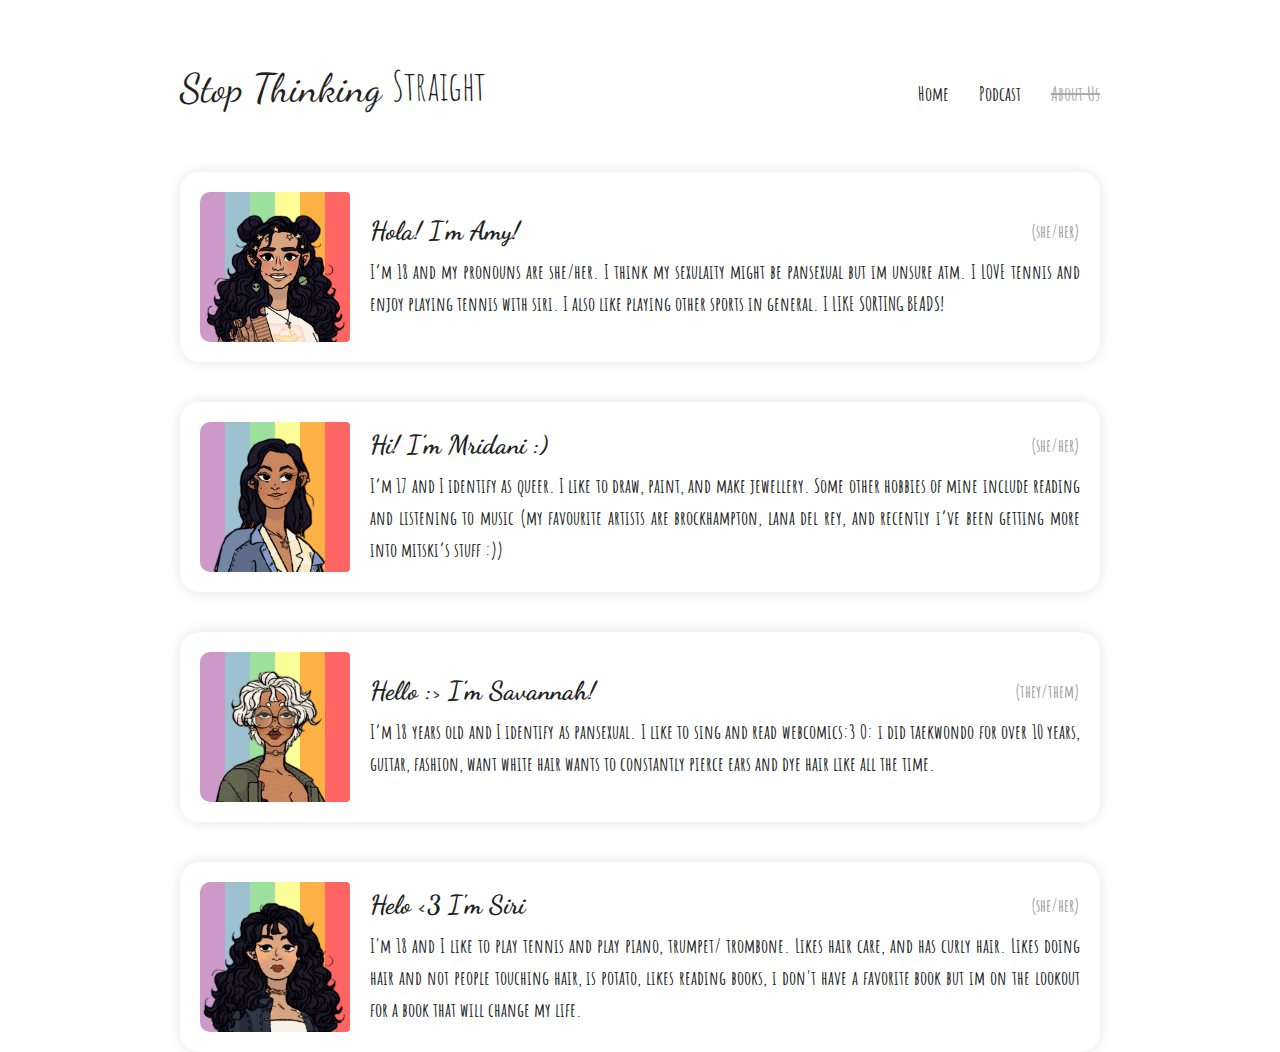
==== about.html @ fdcd57e1 "MAKE HERO AVATARS CLICKABLE LINKS" ====
<!doctype html>

<html lang="en">

<head>
	<title>About ♥ Stop Thinking Straight</title>

	<!-- Page meta -->
	<meta charset="utf-8">
	<meta name="viewport" content="width=device-width, initial-scale=1">
	<link rel="shortcut icon" type="image/png" href="Assets/Images/favicon.png">

	<!-- Description meta -->
	<meta name="author" content="_author">
	<meta name="description" content="_description">

	<!-- OG meta -->
	<meta property="og:site_name" content="_title">
	<meta property="og:url" content="url">

	<!-- Twitter meta -->
	<meta name="twitter:card" content="summary">

	<!-- OG article meta tags -->
	<meta property="og:type" content="website">
	<meta property="og:title" content="_title">
	<meta property="og:article:author" content="_author">
	<meta property="og:description" content="_description">
	<meta property="og:image" content="thumbnail_url">

	<!-- Twitter article meta tags -->
	<meta name="twitter:card" content="summary_large_image">

	<!-- Stylesheets -->
	<link rel="stylesheet" type="text/css" href="CSS/styles.css">

	<link rel="preconnect" href="https://fonts.googleapis.com">
	<link rel="preconnect" href="https://fonts.gstatic.com" crossorigin>
	<link href="https://fonts.googleapis.com/css2?family=Amatic+SC:wght@400;700&family=Dancing+Script&display=swap" rel="stylesheet"> 
</head>

<body>
	<!-- Page container -->
	<div id="page">
		<!-- Navbar -->
		<div id="navbar_container">
			<div id="navbar">
				<!-- Banner -->
				<div id="banner">
					<!-- Basic text -->
					Stop Thinking
					
					<!-- Animatable text -->
					<span id="straight">
						<span>S</span>
						<span>t</span>
						<span>r</span>
						<span>a</span>
						<span>i</span>
						<span>g</span>
						<span>h</span>
						<span>t</span>
					</span>
				</div>
				
				<!-- Navbar links -->
				<div id="nav_links_container">
					<a href="index.html">Home</a>
					<a href="podcast.html">Podcast</a>
					<a href="about.html" class="active">About Us</a>
				</div>
			</div>
		</div>

		<!-- Content -->
		<div id="content">
			<!-- Amy -->
			<div id="amy_profile" class="profile-card card" >
				<div class="profile-image-container">
					<img src="Assets/Images/head_amy.png" alt="">
				</div>

				<div class="profile-header">
					<div class="profile-intro">Hola! I'm Amy!</div>
					<div class="profile-pronouns">(she/her)</div>
				</div>

				<div class="profile-bio text">I’m 18 and my pronouns are she/her. I think my sexulaity might be pansexual but im unsure atm. I LOVE tennis and enjoy playing tennis with siri. I also like playing other sports in general. I LIKE SORTING BEADS!</div>
			</div>

			<!-- Mridani -->
			<div id="mridani_profile" class="profile-card card">
				<div class="profile-image-container">
					<img src="Assets/Images/head_mridani.png" alt="">
				</div>

				<div class="profile-header">
					<div class="profile-intro">Hi! I’m Mridani :)</div>
					<div class="profile-pronouns">(she/her)</div>
				</div>

				<div class="profile-bio text">I’m 17 and I identify as queer. I like to draw, paint, and make jewellery. Some other hobbies of mine include reading and listening to music (my favourite artists are brockhampton, lana del rey, and recently i’ve been getting more into mitski’s stuff :))</div>
			</div>

			<!-- Savannah -->
			<div id="savannah_profile" class="profile-card card">
				<div class="profile-image-container">
					<img src="Assets/Images/head_savannah.png" alt="">
				</div>

				<div class="profile-header">
					<div class="profile-intro">Hello :> I’m Savannah!</div>
					<div class="profile-pronouns">(they/them)</div>
				</div>

				<div class="profile-bio text">I’m 18 years old and I identify as pansexual. I like to sing and read webcomics:3  O: i did taekwondo for over 10 years, guitar, fashion, want white hair wants to constantly pierce ears and dye hair like all the time.</div>
			</div>

			<!-- Siri -->
			<div id="siri_profile" class="profile-card card">
				<div class="profile-image-container">
					<img src="Assets/Images/head_siri.png" alt="">
				</div>

				<div class="profile-header">
					<div class="profile-intro">Helo &lt;3 I'm Siri</div>
					<div class="profile-pronouns">(she/her)</div>
				</div>

				<div class="profile-bio text"> I'm 18 and I like to play tennis and play piano, trumpet/ trombone. Likes hair care, and has curly hair. Likes doing hair and not people touching hair, is potato, likes reading books, i don't have a favorite book but im on the lookout for a book that will change my life.</div>
			</div>
		</div>
	</div>

	<!-- Scripts -->
	<script src="JS/scripts.js"></script>
</body>

</html>
---- CSS/styles.css ----
/* GLOBAL */

html, body {
	margin: 0;
	padding: 0;
	color: #222;
	font-size: 20px;
	font-weight: 700;
	font-family: 'Amatic SC', cursive;
}

a {
	color: #7eb7cd;
}


/* GENERAL */

.text {
	line-height: 1.6em;
	text-align: justify;
}

.heading {
	font-size: 3em;
	font-weight: 400;
	text-align: right;
	margin-bottom: 0.5em;
	font-family: 'Dancing Script', cursive;
}

.card {
	padding: 1em;
	border-radius: 1em;
	background-color: white;
	box-shadow: rgba(17, 17, 26, 0.1) 0px 0px 16px;
}


/* PAGE */

#page {
	margin: auto;
	padding: 0 2em;
	max-width: 1000px;
	box-sizing: border-box;
	transition: padding 0.3s ease;
}


/* NAVBAR */

#navbar_container {
	text-align: center;
}
#navbar {
	display: flex;
	padding: 3em 0;
	align-items: flex-end;
	justify-content: space-between;
}

#banner {
	font-size: 2em;
	font-weight: 400;
	font-family: 'Dancing Script', cursive;
}
#straight span {
	display: inline-block;
	font-family: 'Amatic SC', cursive;
	transition-timing-function: cubic-bezier(.84,.09,.58,1.4);
	transition-property: transform;
}
#straight span:not(:first-child) {
	margin-left: -0.26em;
}
#straight span:nth-child(1) {transition-duration: 0.15s;}
#straight span:nth-child(2) {transition-duration: 0.18s;}
#straight span:nth-child(3) {transition-duration: 0.21s;}
#straight span:nth-child(4) {transition-duration: 0.24s;}
#straight span:nth-child(5) {transition-duration: 0.27s;}
#straight span:nth-child(6) {transition-duration: 0.3s;}
#straight span:nth-child(7) {transition-duration: 0.33s;}
#straight span:nth-child(8) {transition-duration: 0.36s;}

#nav_links_container {
	display: flex;
	column-gap: 1.5em;
}
#nav_links_container a {
	color: inherit;
	margin-bottom: 0.3em;
	text-decoration: none;
	transition: color 0.2s ease;
}
#nav_links_container a.active {
	color: #aaa;
	pointer-events: none;
	text-decoration: line-through;
}
#nav_links_container a:hover {
	color: #aaa;
}


/* HERO */

#hero_container {
	padding: 1em;
	border-radius: 1em;
	box-shadow: rgba(17, 17, 26, 0.1) 0px 0px 16px;
}
#hero {
	width: 100%;
	display: flex;
	overflow: hidden;
	border-radius: 0.5em;
	background-size: 30%;
	align-items: flex-end;
	box-sizing: border-box;
	padding: 1.5em 1em 0 1em;
	justify-content: space-evenly;
	background-image: url("../Assets/Images/background.png");
}
#hero a {
	cursor: pointer;
	max-width: 180px;
	margin-bottom: -5px;
	display: inline-block;
	transition: 0.2s ease;
}

#hero a img {
	width: 100%;
}


/* ABOUT US */

.profile-card {
	display: grid;
	row-gap: 0.5em;
	column-gap: 1em;
	transition: 0.2s ease;
	grid-template: 
		"profile-image profile-header"
		"profile-image profile-bio"
		/ auto 1fr;
}
.profile-card:not(:last-child) {
	margin-bottom: 2em;
}

.profile-card .profile-image-container {
	width: 150px;
	height: 150px;
	display: flex;
	overflow: hidden;
	background-size: 100%;
	align-items: flex-end;
	border-radius: 0.5em 0.2em 0.2em 0.5em;
	background-image: url("../Assets/Images/background.png");
	grid-area: profile-image;
}
.profile-card .profile-image-container img {
	width: 100%;
	object-fit: contain;
}

.profile-card .profile-header {
	display: flex;
	align-self: flex-end;
	align-items: flex-end;
	justify-content: space-between;
	grid-area: profile-header;
}
.profile-card .profile-header .profile-pronouns {
	color: #999;
	font-size: 0.9em;
	margin-bottom: 0.2em;
}
.profile-card .profile-header .profile-intro {
	font-size: 1.3em;
	margin-right: 0.2em;
	font-family: 'Dancing Script', cursive;
}

.profile-card .profile-bio {
	align-self: flex-start;
	grid-area: profile-bio;
}


/* DEVICES */

@media (pointer:fine) {
	#hero a:hover {
		transform: scale(1.07);
	}
	#navbar:hover #straight span {
		transform: rotate(20deg) translate(0.1em, 0.01em);
	}
	.profile-card:hover {
		transform: scale(1.01);
		box-shadow: rgba(17, 17, 26, 0.05) 0px 4px 16px, rgba(17, 17, 26, 0.05) 0px 8px 32px;
	}
}


/* BREAKPOINTS */

@media only screen and (max-width: 900px) {
	.profile-card {
		row-gap: 0.7em;
		align-items: flex-end;
		grid-template: 
		"profile-image profile-header"
		"profile-bio profile-bio"
		/ auto 1fr;
	}
	.profile-card .profile-image-container {
		width: 100px;
		height: 100px;
		border-radius: 0.5em 0.2em 0.2em 0.2em;
	}
	.profile-card .profile-header {
		row-gap: 0.5em;
		align-items: flex-start;
		flex-direction: column-reverse;
	}
}

@media only screen and (max-width: 730px) {
	#navbar {
		row-gap: 0.8em;
		padding: 2.5em 0;
		align-items: center;
		display: inline-flex;
		flex-direction: column;
	}
	#nav_links_container {
		width: 90%;
		justify-content: space-evenly;
	}
}

@media only screen and (max-width: 440px) {
	body {
		font-size: 18px;
	}
	#page {
		padding: 1.5em;
	}
	#navbar {
		padding: 1.8em 0;
	}
	#banner {
		font-size: 10vw;
	}
	#hero {
		padding: 2em 0.5em 0 0.5em;
	}
	#hero_container {
		padding: 0.5em;
	}
}
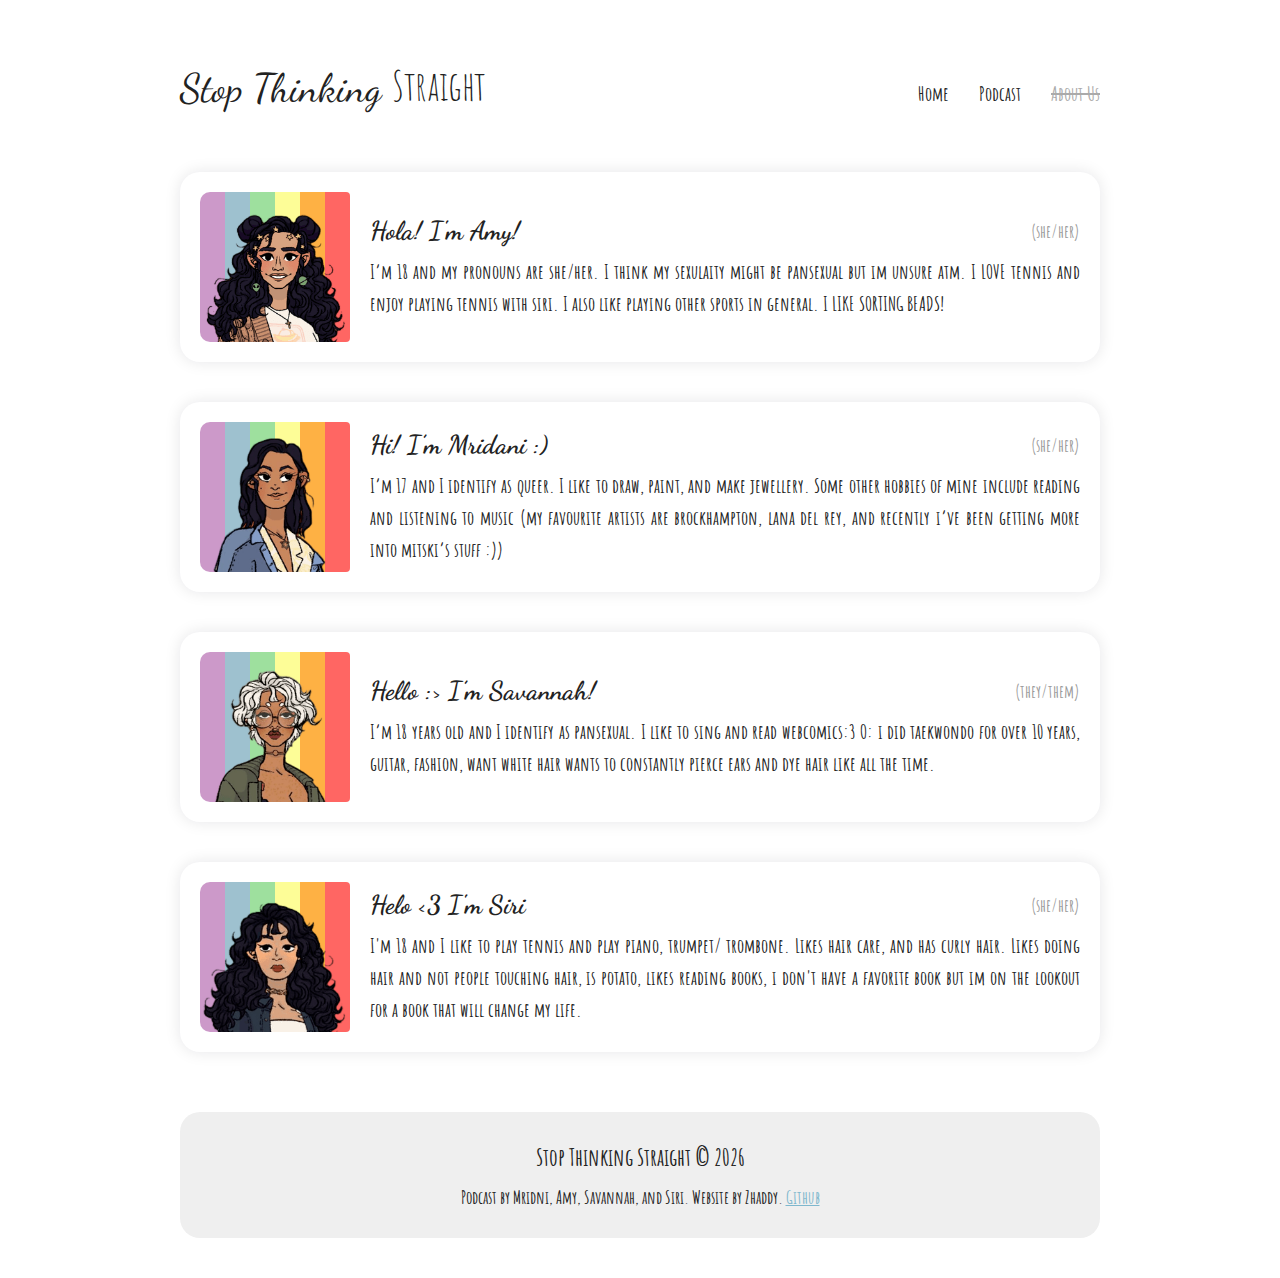
==== commit c4cfd188: "ADD FOOTER" ====
--- a/about.html
+++ b/about.html
@@ -46,7 +46,7 @@
 		<div id="navbar_container">
 			<div id="navbar">
 				<!-- Banner -->
-				<div id="banner">
+				<div id="nav_banner">
 					<!-- Basic text -->
 					Stop Thinking
 					
@@ -130,10 +130,19 @@
 				<div class="profile-bio text"> I'm 18 and I like to play tennis and play piano, trumpet/ trombone. Likes hair care, and has curly hair. Likes doing hair and not people touching hair, is potato, likes reading books, i don't have a favorite book but im on the lookout for a book that will change my life.</div>
 			</div>
 		</div>
+
+		<!-- Footer -->
+		<div id="footer">
+			<div id="footer_banner">Stop Thinking Straight © <span id="footer_date"></span></div>
+			<div id="footer_credits">
+				Podcast by Mridni, Amy, Savannah, and Siri. Website by Zhaddy.
+				<a href="https://github.com/Positron11/stop-thinking-straight/">Github</a>
+			</div>
+		</div>
 	</div>
 
 	<!-- Scripts -->
-	<script src="JS/scripts.js"></script>
+	<script>document.getElementById("footer_date").innerHTML = new Date().getFullYear();</script>
 </body>
 
 </html>
--- a/CSS/styles.css
+++ b/CSS/styles.css
@@ -47,6 +47,10 @@
 	transition: padding 0.3s ease;
 }
 
+#content {
+	margin-bottom: 3em;
+}
+
 
 /* NAVBAR */
 
@@ -60,7 +64,7 @@
 	justify-content: space-between;
 }
 
-#banner {
+#nav_banner {
 	font-size: 2em;
 	font-weight: 400;
 	font-family: 'Dancing Script', cursive;
@@ -191,6 +195,30 @@
 }
 
 
+/* FOOTER */
+
+#footer {
+	row-gap: 0.7em;
+	display: flex;
+	padding: 1.5em 2em;
+	margin-bottom: 2em;
+	text-align: center;
+	border-radius: 1em;
+	align-items: center;
+	flex-direction: column;
+	background-color: #efefef;
+	justify-content: space-between;
+}
+
+#footer_banner {
+	font-size: 1.2em;
+}
+
+#footer_credits {
+	font-size: 0.9em;
+}
+
+
 /* DEVICES */
 
 @media (pointer:fine) {
@@ -238,6 +266,14 @@
 		display: inline-flex;
 		flex-direction: column;
 	}
+	#content {
+		margin-bottom: 2.5em;
+	}
+	#footer {
+		row-gap: 0.5em;
+		padding: 1.5em;
+		font-size: 0.9em;
+	}
 	#nav_links_container {
 		width: 90%;
 		justify-content: space-evenly;
@@ -254,7 +290,7 @@
 	#navbar {
 		padding: 1.8em 0;
 	}
-	#banner {
+	#nav_banner {
 		font-size: 10vw;
 	}
 	#hero {
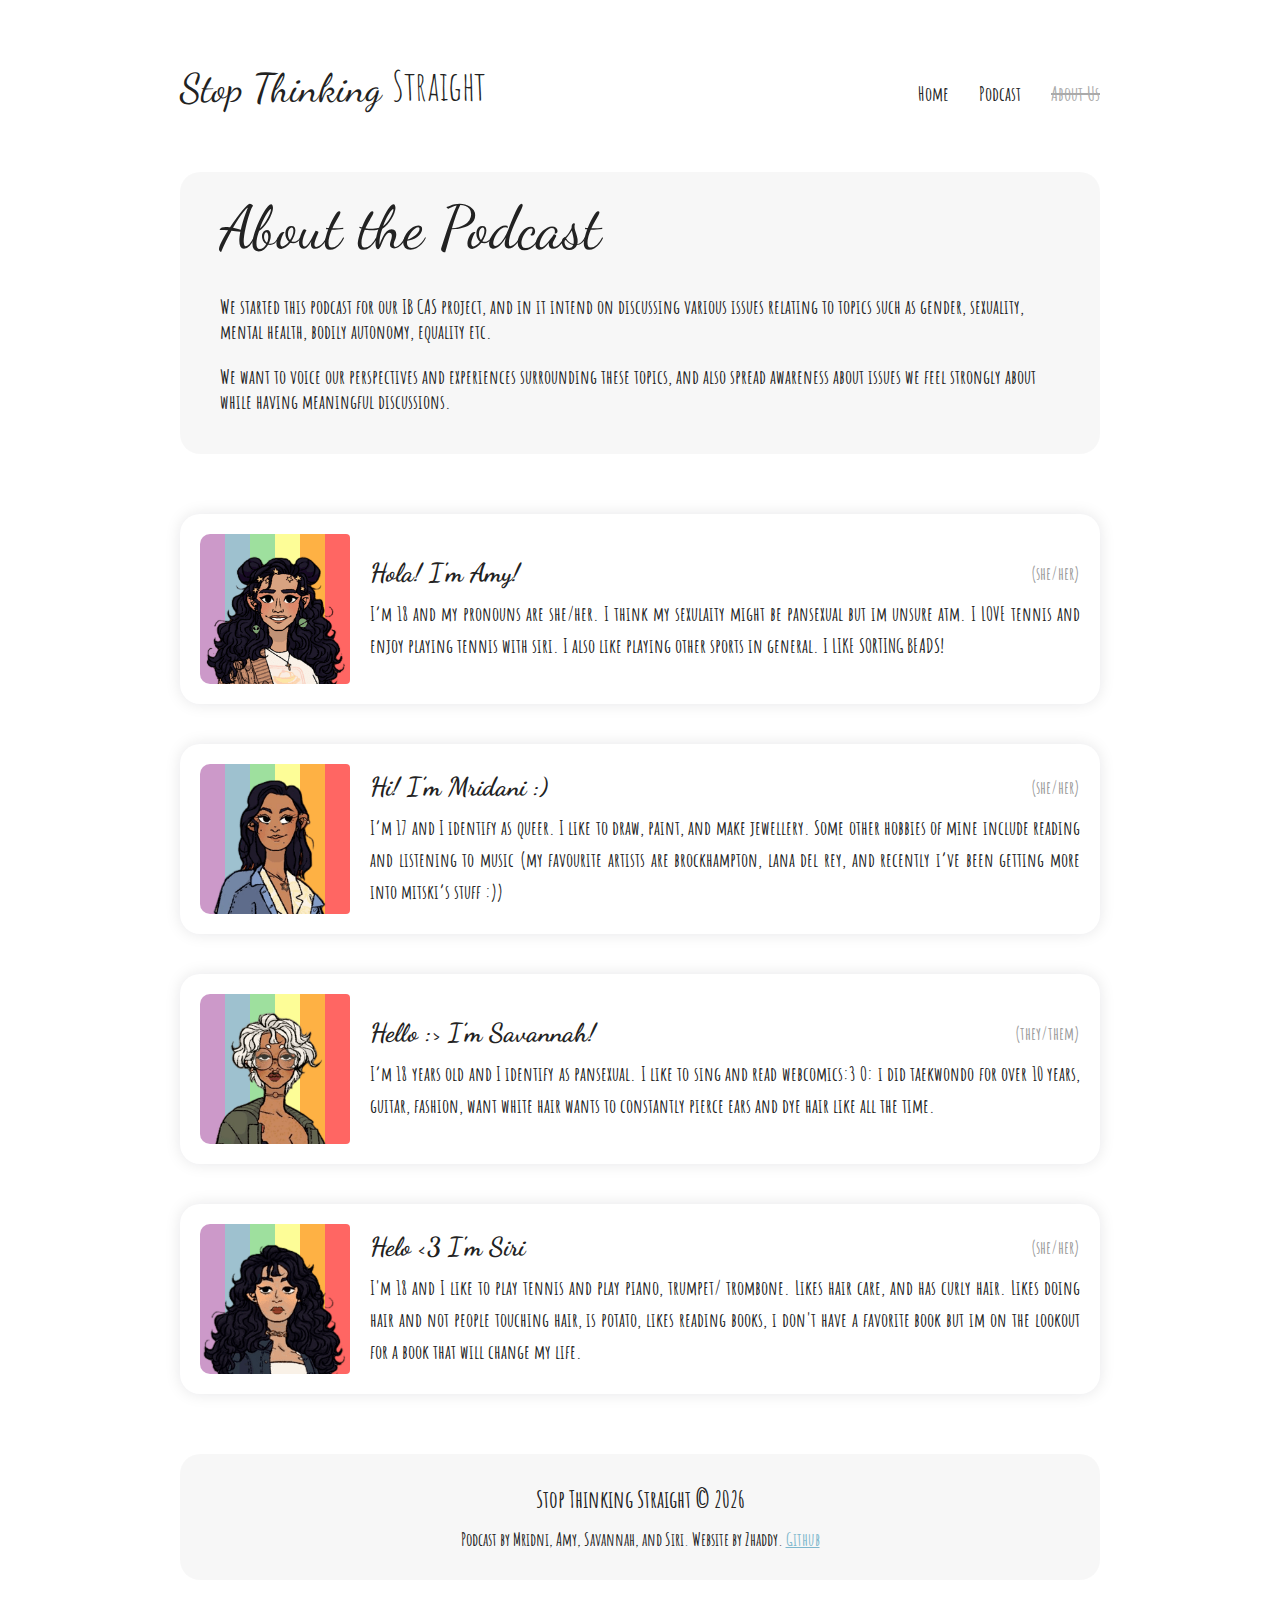
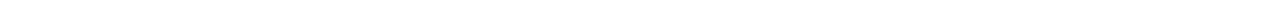
==== commit 989dc7d9: "ADD THE ACTUAL PODCAST" ====
--- a/about.html
+++ b/about.html
@@ -11,11 +11,11 @@
 	<link rel="shortcut icon" type="image/png" href="Assets/Images/favicon.png">
 
 	<!-- Description meta -->
-	<meta name="author" content="_author">
-	<meta name="description" content="_description">
+	<meta name="author" content="Zhaddy">
+	<meta name="description" content="Just stop.">
 
 	<!-- OG meta -->
-	<meta property="og:site_name" content="_title">
+	<meta property="og:site_name" content="Stop Thinking Straight">
 	<meta property="og:url" content="url">
 
 	<!-- Twitter meta -->
@@ -23,10 +23,10 @@
 
 	<!-- OG article meta tags -->
 	<meta property="og:type" content="website">
-	<meta property="og:title" content="_title">
-	<meta property="og:article:author" content="_author">
-	<meta property="og:description" content="_description">
-	<meta property="og:image" content="thumbnail_url">
+	<meta property="og:title" content="Stop Thinking Straight">
+	<meta property="og:article:author" content="Zhaddy">
+	<meta property="og:description" content="Just stop.">
+	<meta property="og:image" content="https://raw.githubusercontent.com/Positron11/stop-thinking-straight/master/Assets/Images/og_thumbnail.png">
 
 	<!-- Twitter article meta tags -->
 	<meta name="twitter:card" content="summary_large_image">
@@ -72,8 +72,24 @@
 			</div>
 		</div>
 
+		<!-- Header card -->
+		<div class="header-card">
+			<div class="heading">About the Podcast</div>
+			
+			<p>
+				We started this podcast for our IB CAS project, and in it intend on discussing various issues relating 
+				to topics such as gender, sexuality, mental health, bodily autonomy, equality etc.
+			</p>
+			
+			<p>
+				We want to voice our perspectives and experiences surrounding these topics, and also spread awareness 
+				about issues we feel strongly about while having meaningful discussions.
+			</p>
+		</div>
+		
 		<!-- Content -->
 		<div id="content">
+
 			<!-- Amy -->
 			<div id="amy_profile" class="profile-card card" >
 				<div class="profile-image-container">
--- a/CSS/styles.css
+++ b/CSS/styles.css
@@ -13,6 +13,9 @@
 	color: #7eb7cd;
 }
 
+audio {
+	border-radius: 0.5em;
+}
 
 /* GENERAL */
 
@@ -24,7 +27,13 @@
 .heading {
 	font-size: 3em;
 	font-weight: 400;
-	text-align: right;
+	margin-bottom: 0.5em;
+	font-family: 'Dancing Script', cursive;
+}
+
+.sub-heading {
+	font-size: 2em;
+	font-weight: 400;
 	margin-bottom: 0.5em;
 	font-family: 'Dancing Script', cursive;
 }
@@ -34,6 +43,13 @@
 	border-radius: 1em;
 	background-color: white;
 	box-shadow: rgba(17, 17, 26, 0.1) 0px 0px 16px;
+}
+
+.header-card {
+	padding: 1em 2em;
+	border-radius: 1em;
+	margin-bottom: 3em;
+	background-color: rgba(0,0,0,0.03);
 }
 
 
@@ -50,6 +66,9 @@
 #content {
 	margin-bottom: 3em;
 }
+#content>*:not(:last-child) {
+	margin-bottom: 2em;
+}
 
 
 /* NAVBAR */
@@ -60,6 +79,7 @@
 #navbar {
 	display: flex;
 	padding: 3em 0;
+	user-select: none;
 	align-items: flex-end;
 	justify-content: space-between;
 }
@@ -151,9 +171,6 @@
 		"profile-image profile-bio"
 		/ auto 1fr;
 }
-.profile-card:not(:last-child) {
-	margin-bottom: 2em;
-}
 
 .profile-card .profile-image-container {
 	width: 150px;
@@ -206,8 +223,8 @@
 	border-radius: 1em;
 	align-items: center;
 	flex-direction: column;
-	background-color: #efefef;
 	justify-content: space-between;
+	background-color: rgba(0,0,0,0.03);
 }
 
 #footer_banner {
@@ -266,7 +283,7 @@
 		display: inline-flex;
 		flex-direction: column;
 	}
-	#content {
+	.header-card, #content {
 		margin-bottom: 2.5em;
 	}
 	#footer {
@@ -299,4 +316,7 @@
 	#hero_container {
 		padding: 0.5em;
 	}
+	.header-card {
+		padding: 1.5em 1.5em 0.5em 1.5em;
+	}
 }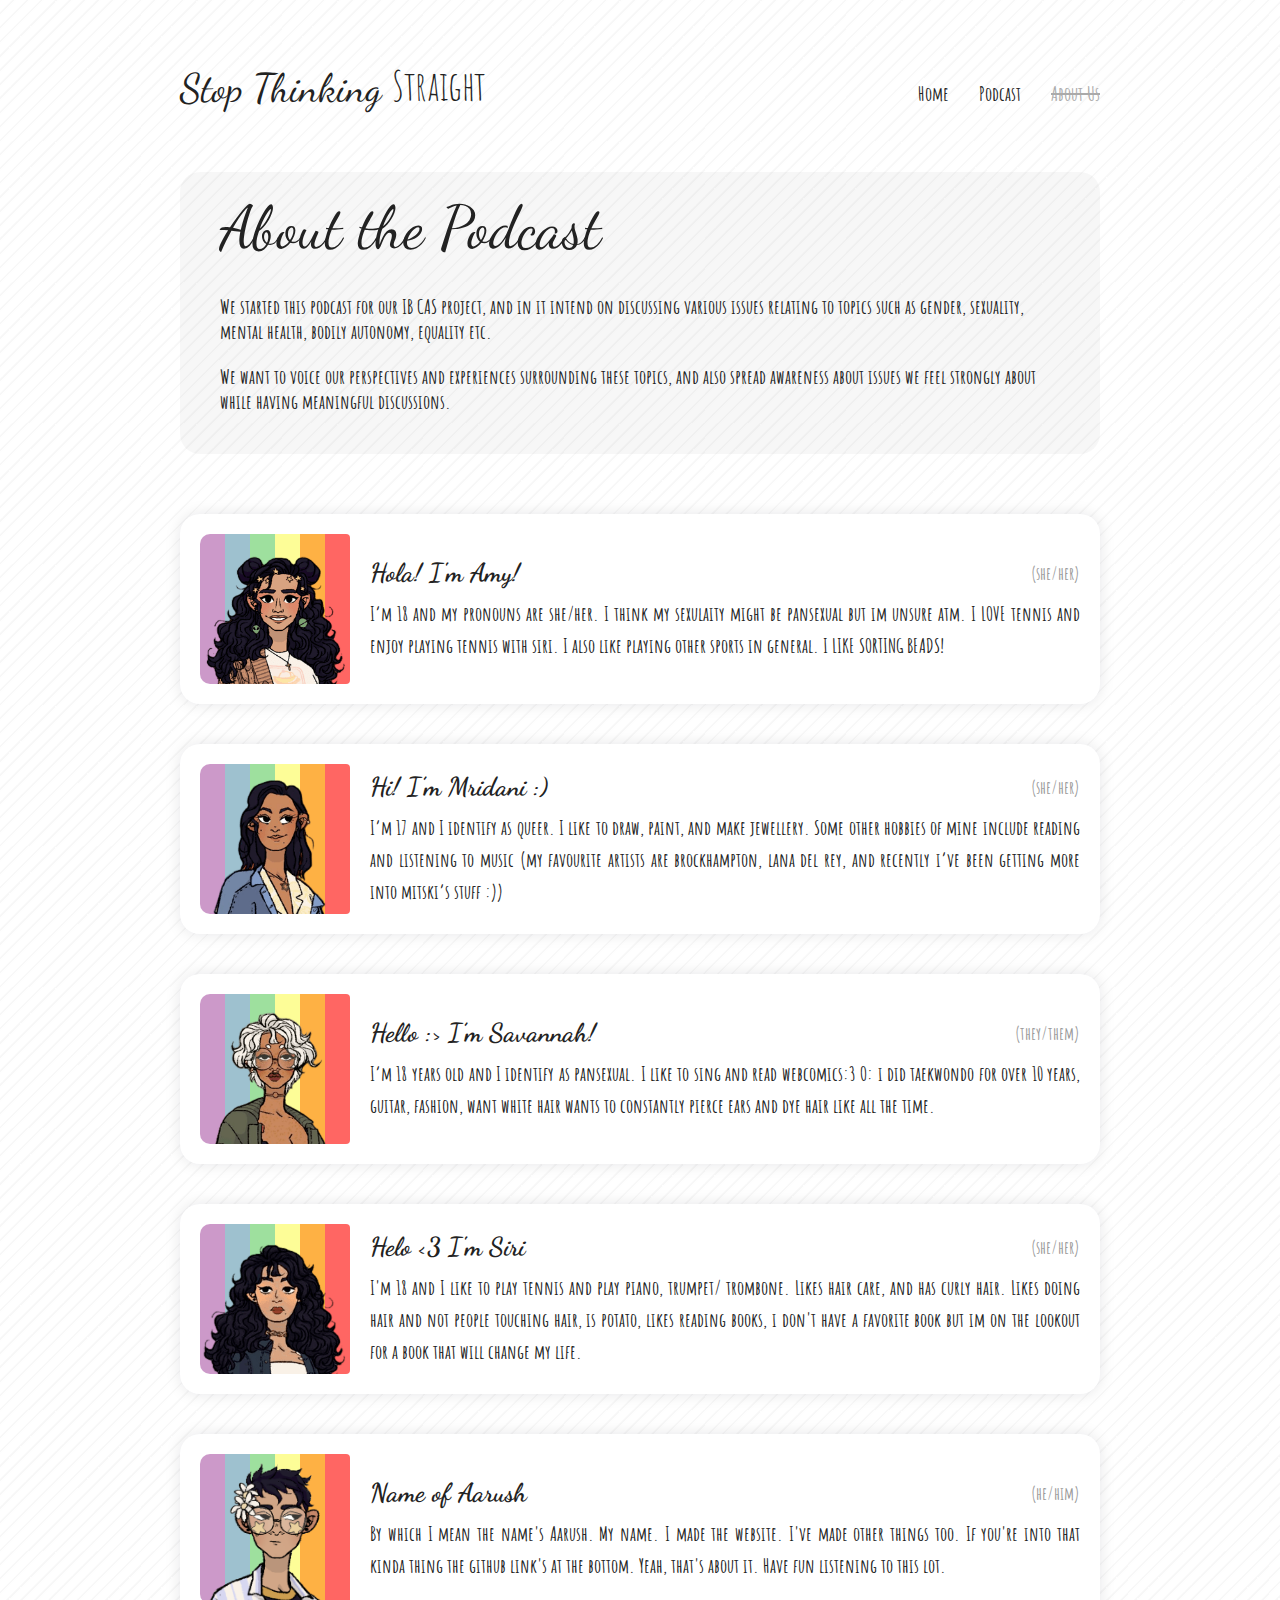
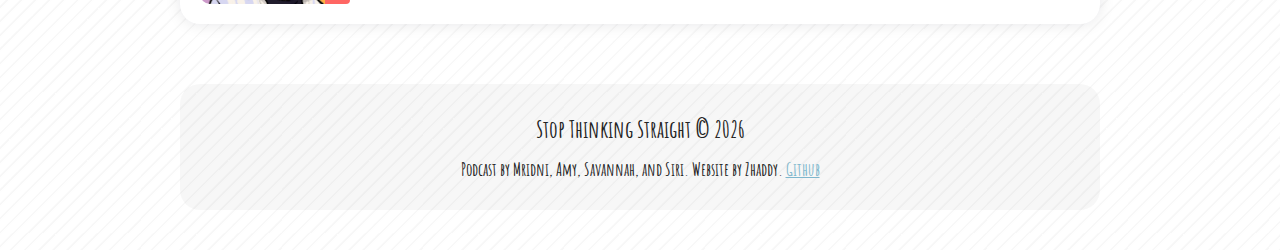
==== commit 0f31e20e: "ADD MY PROFILE CARD" ====
--- a/about.html
+++ b/about.html
@@ -89,7 +89,6 @@
 		
 		<!-- Content -->
 		<div id="content">
-
 			<!-- Amy -->
 			<div id="amy_profile" class="profile-card card" >
 				<div class="profile-image-container">
@@ -143,7 +142,21 @@
 					<div class="profile-pronouns">(she/her)</div>
 				</div>
 
-				<div class="profile-bio text"> I'm 18 and I like to play tennis and play piano, trumpet/ trombone. Likes hair care, and has curly hair. Likes doing hair and not people touching hair, is potato, likes reading books, i don't have a favorite book but im on the lookout for a book that will change my life.</div>
+				<div class="profile-bio text">I'm 18 and I like to play tennis and play piano, trumpet/ trombone. Likes hair care, and has curly hair. Likes doing hair and not people touching hair, is potato, likes reading books, i don't have a favorite book but im on the lookout for a book that will change my life.</div>
+			</div>
+
+			<!-- Aarush -->
+			<div id="aarush_profile" class="profile-card card">
+				<div class="profile-image-container">
+					<img src="Assets/Images/head_aarush.png" alt="">
+				</div>
+
+				<div class="profile-header">
+					<div class="profile-intro">Name of Aarush</div>
+					<div class="profile-pronouns">(he/him)</div>
+				</div>
+
+				<div class="profile-bio text">By which I mean the name's Aarush. My name. I made the website. I've made other things too. If you're into that kinda thing the github link's at the bottom. Yeah, that's about it. Have fun listening to this lot.</div>
 			</div>
 		</div>
 
--- a/CSS/styles.css
+++ b/CSS/styles.css
@@ -7,6 +7,7 @@
 	font-size: 20px;
 	font-weight: 700;
 	font-family: 'Amatic SC', cursive;
+	background-image: url("../Assets/Images/page_background.png");
 }
 
 a {
@@ -39,12 +40,33 @@
 }
 
 .card {
-	padding: 1em;
+	padding: 1.5em 2em;
 	border-radius: 1em;
 	background-color: white;
 	box-shadow: rgba(17, 17, 26, 0.1) 0px 0px 16px;
 }
 
+.card.bordered {
+	box-shadow: none;
+	position: relative;
+	margin-left: 0.5em;
+}
+
+.card.bordered::before {
+	top: 0;
+	right: 0;
+	bottom: 0;
+	content: "";
+	z-index: -1;
+	left: -0.5em;
+	position: absolute;
+	border-radius: 1em;
+	background-size: 8em;
+	background-position: bottom;
+	box-shadow: rgba(17, 17, 26, 0.1) 0px 0px 16px;
+	background-image: url("../Assets/Images/background_rotated.png");
+}
+
 .header-card {
 	padding: 1em 2em;
 	border-radius: 1em;
@@ -56,9 +78,11 @@
 /* PAGE */
 
 #page {
+	z-index: 1;
 	margin: auto;
 	padding: 0 2em;
 	max-width: 1000px;
+	position: relative;
 	box-sizing: border-box;
 	transition: padding 0.3s ease;
 }
@@ -132,6 +156,7 @@
 #hero_container {
 	padding: 1em;
 	border-radius: 1em;
+	background-color: white;
 	box-shadow: rgba(17, 17, 26, 0.1) 0px 0px 16px;
 }
 #hero {
@@ -159,9 +184,17 @@
 }
 
 
+/* PAGE INTRO */
+
+#page_intro {
+	text-align: center;
+}
+
+
 /* ABOUT US */
 
 .profile-card {
+	padding: 1em;
 	display: grid;
 	row-gap: 0.5em;
 	column-gap: 1em;
@@ -245,10 +278,6 @@
 	#navbar:hover #straight span {
 		transform: rotate(20deg) translate(0.1em, 0.01em);
 	}
-	.profile-card:hover {
-		transform: scale(1.01);
-		box-shadow: rgba(17, 17, 26, 0.05) 0px 4px 16px, rgba(17, 17, 26, 0.05) 0px 8px 32px;
-	}
 }
 
 
@@ -301,8 +330,14 @@
 	body {
 		font-size: 18px;
 	}
+	.card {
+		padding: 1.5em;
+	}
+	.header-card {
+		padding: 1.5em 1.5em 0.5em 1.5em;
+	}
 	#page {
-		padding: 1.5em;
+		padding: 1.5em 1.5em 0 1.5em;
 	}
 	#navbar {
 		padding: 1.8em 0;
@@ -316,7 +351,4 @@
 	#hero_container {
 		padding: 0.5em;
 	}
-	.header-card {
-		padding: 1.5em 1.5em 0.5em 1.5em;
-	}
 }